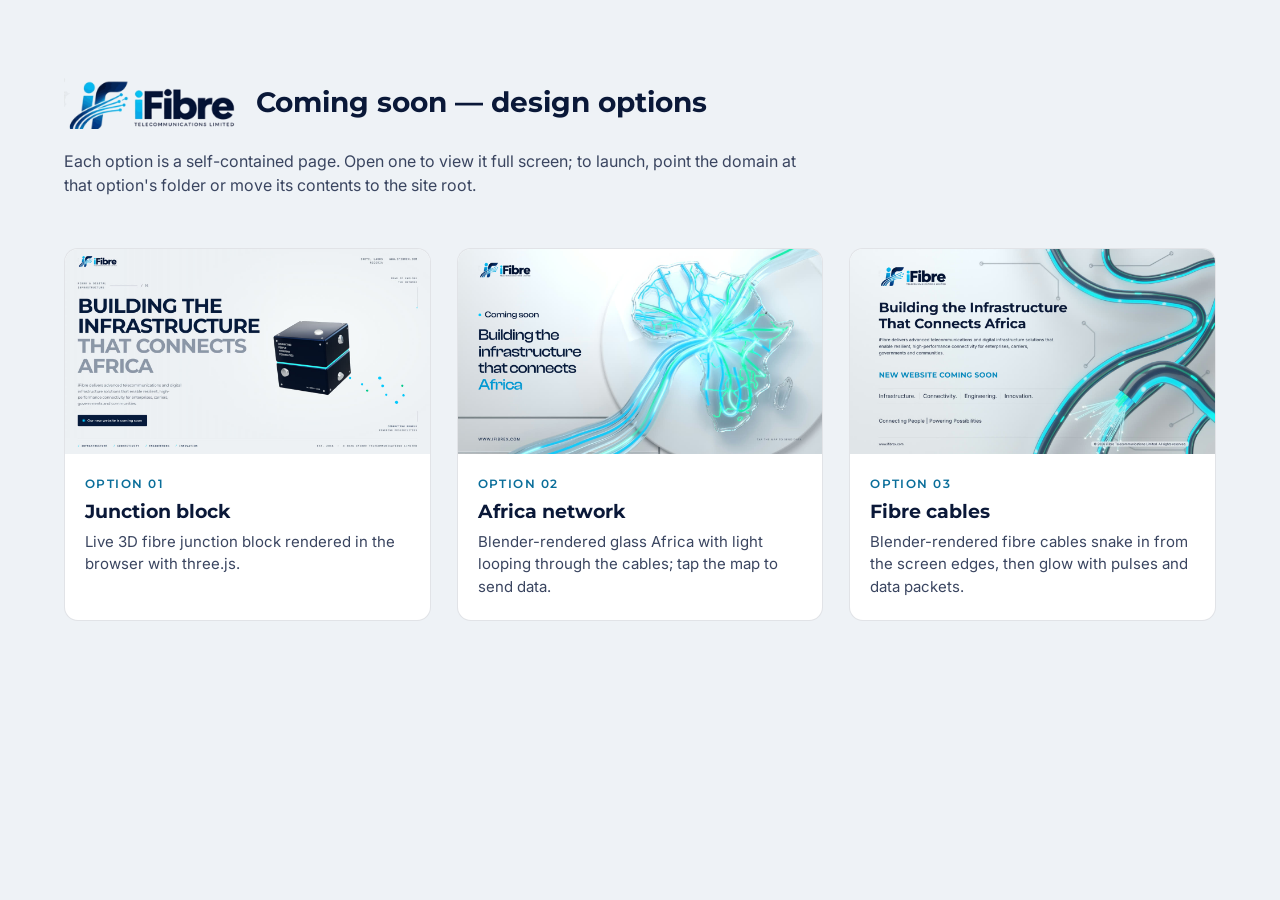
==== index.html @ 67fe5f26 "iFibre coming-soon site: three options and chooser Option 3: Blender-rendered fibre cables snake in " ====
<!doctype html>
<html lang="en">
<head>
<meta charset="utf-8">
<meta name="viewport" content="width=device-width, initial-scale=1">
<title>iFibre — Coming Soon Options</title>
<meta name="robots" content="noindex">
<link rel="icon" href="option-3/assets/ifibre-icon.png">
<link rel="preconnect" href="https://fonts.googleapis.com">
<link rel="preconnect" href="https://fonts.gstatic.com" crossorigin>
<link rel="stylesheet" href="https://fonts.googleapis.com/css2?family=Montserrat:wght@600;700&family=Inter:wght@400;500&display=swap">
<style>
  :root { --navy: #0A1838; --ink: #3A4560; --bg: #EEF2F6; --card: #fff; --line: rgba(10, 24, 56, .12); }
  * { box-sizing: border-box; margin: 0; }
  body { background: var(--bg); color: var(--navy); font-family: "Inter", "Helvetica Neue", Arial, sans-serif; -webkit-font-smoothing: antialiased; padding: clamp(28px, 6vw, 80px) clamp(16px, 5vw, 80px); }
  header { display: flex; align-items: center; gap: 20px; flex-wrap: wrap; margin-bottom: clamp(28px, 4vw, 52px); }
  header img { height: 52px; width: auto; }
  h1 { font: 700 clamp(22px, 2.2vw, 32px)/1.2 "Montserrat", sans-serif; }
  header p { color: var(--ink); width: 100%; max-width: 46em; line-height: 1.5; }
  .grid { display: grid; grid-template-columns: repeat(auto-fit, minmax(min(100%, 340px), 1fr)); gap: clamp(16px, 2vw, 28px); }
  a.card { display: block; background: var(--card); border: 1px solid var(--line); border-radius: 14px; overflow: hidden; color: inherit; text-decoration: none; transition: transform .25s ease, box-shadow .25s ease; }
  a.card:hover, a.card:focus-visible { transform: translateY(-3px); box-shadow: 0 14px 34px rgba(10, 24, 56, .12); }
  a.card:focus-visible { outline: 2px solid #0889BE; outline-offset: 3px; }
  .card img { display: block; width: 100%; aspect-ratio: 16 / 9; object-fit: cover; background: #dde3ea; }
  .card div { padding: 18px 20px 22px; }
  .card span { font: 600 12px/1 "Montserrat", sans-serif; letter-spacing: .12em; text-transform: uppercase; color: #0A6E9A; }
  .card h2 { font: 700 19px/1.3 "Montserrat", sans-serif; margin: 8px 0 6px; }
  .card p { color: var(--ink); font-size: 15px; line-height: 1.5; }
</style>
</head>
<body>
<header>
  <img src="option-3/assets/ifibre-logo.png" alt="iFibre Telecommunications Limited" width="900" height="272">
  <h1>Coming soon — design options</h1>
  <p>Each option is a self-contained page. Open one to view it full screen; to launch, point the domain at that option's folder or move its contents to the site root.</p>
</header>
<main class="grid">
  <a class="card" href="option-1/index.html">
    <img src="previews/option-1.jpg" alt="Option 1 preview" loading="lazy">
    <div><span>Option 01</span><h2>Junction block</h2><p>Live 3D fibre junction block rendered in the browser with three.js.</p></div>
  </a>
  <a class="card" href="option-2/index.html">
    <img src="previews/option-2.jpg" alt="Option 2 preview" loading="lazy">
    <div><span>Option 02</span><h2>Africa network</h2><p>Blender-rendered glass Africa with light looping through the cables; tap the map to send data.</p></div>
  </a>
  <a class="card" href="option-3/index.html">
    <img src="previews/option-3.jpg" alt="Option 3 preview" loading="lazy">
    <div><span>Option 03</span><h2>Fibre cables</h2><p>Blender-rendered fibre cables snake in from the screen edges, then glow with pulses and data packets.</p></div>
  </a>
</main>
</body>
</html>
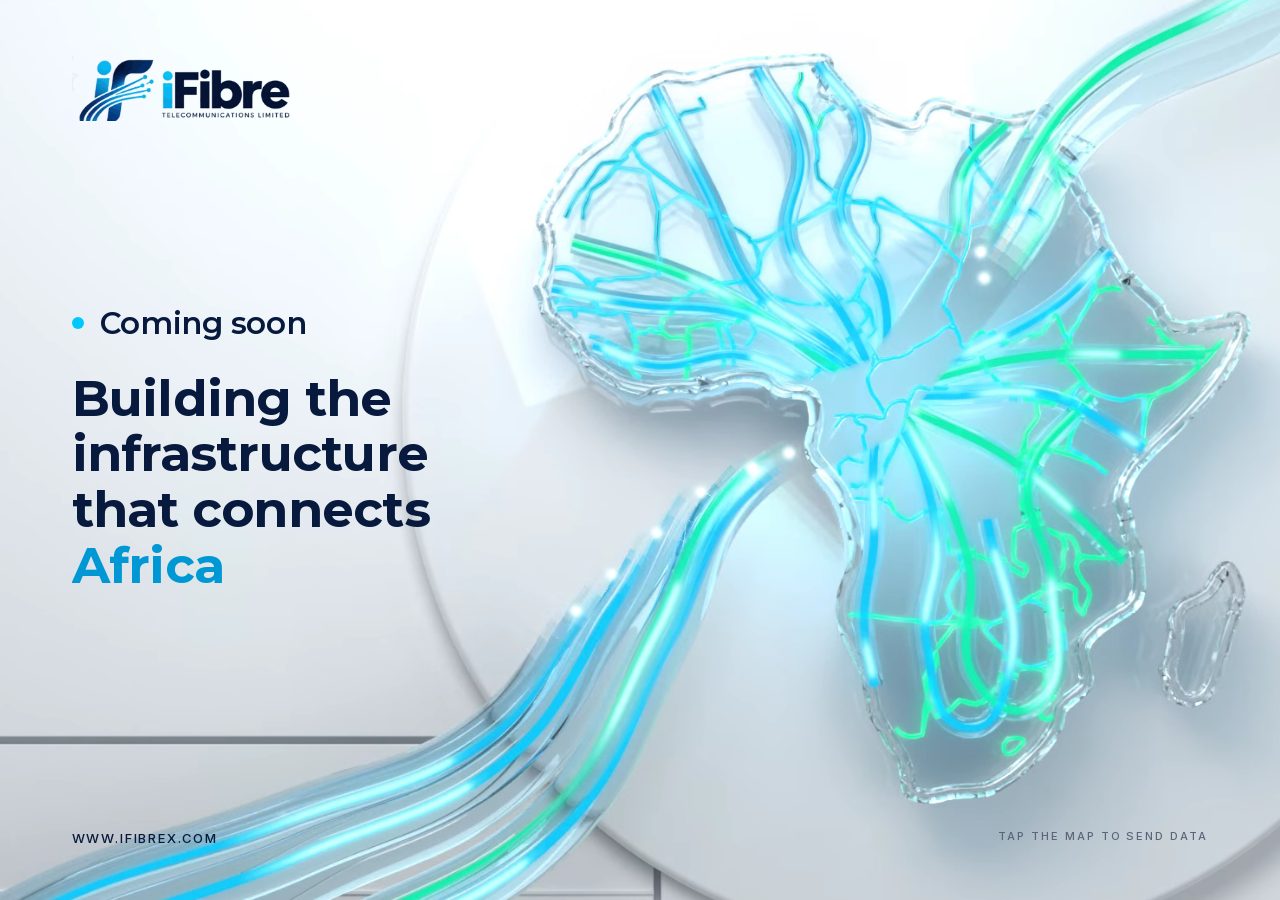
==== commit 039f6cca: "Production coming-soon page: option 2 at the root, others archived - Option 2 is now the site root; " ====
--- a/index.html
+++ b/index.html
@@ -3,50 +3,259 @@
 <head>
 <meta charset="utf-8">
 <meta name="viewport" content="width=device-width, initial-scale=1">
-<title>iFibre — Coming Soon Options</title>
-<meta name="robots" content="noindex">
-<link rel="icon" href="option-3/assets/ifibre-icon.png">
-<link rel="preconnect" href="https://fonts.googleapis.com">
-<link rel="preconnect" href="https://fonts.gstatic.com" crossorigin>
-<link rel="stylesheet" href="https://fonts.googleapis.com/css2?family=Montserrat:wght@600;700&family=Inter:wght@400;500&display=swap">
+<title>iFibre Telecommunications Limited — Coming Soon</title>
+<meta name="description" content="iFibre Telecommunications Limited is building the infrastructure that connects Africa. Our new website is coming soon.">
+<meta property="og:title" content="iFibre Telecommunications Limited">
+<meta property="og:description" content="Building the infrastructure that connects Africa. Coming soon.">
+<meta property="og:url" content="https://www.ifibrex.com">
+<meta property="og:image" content="https://www.ifibrex.com/media/og-image.jpg">
+<meta property="og:image:width" content="1200">
+<meta property="og:image:height" content="630">
+<meta property="og:type" content="website">
+<meta name="twitter:card" content="summary_large_image">
+<link rel="canonical" href="https://www.ifibrex.com/">
+<meta name="theme-color" content="#E9EEF3">
+<link rel="icon" type="image/png" href="assets/favicon.png">
+<link rel="apple-touch-icon" href="assets/apple-touch-icon.png">
+<link rel="preload" as="font" type="font/woff2" href="assets/fonts/montserrat-latin-600-700.woff2" crossorigin>
+<link rel="preload" as="image" href="media/intro-poster.webp" fetchpriority="high">
+<script type="application/ld+json">
+{"@context":"https://schema.org","@type":"Organization","name":"iFibre Telecommunications Limited","alternateName":["iFibre","ITL"],"url":"https://www.ifibrex.com","foundingDate":"2018","address":{"@type":"PostalAddress","addressLocality":"Ikoyi, Lagos","addressCountry":"NG"}}
+</script>
 <style>
-  :root { --navy: #0A1838; --ink: #3A4560; --bg: #EEF2F6; --card: #fff; --line: rgba(10, 24, 56, .12); }
+  @font-face { font-family: "Inter"; src: url("assets/fonts/inter-latin-400-500.woff2") format("woff2"); font-weight: 400 500; font-style: normal; font-display: swap; unicode-range: U+0000-00FF, U+0131, U+0152-0153, U+02BB-02BC, U+02C6, U+02DA, U+02DC, U+0304, U+0308, U+0329, U+2000-206F, U+20AC, U+2122, U+2191, U+2193, U+2212, U+2215, U+FEFF, U+FFFD; }
+  @font-face { font-family: "Montserrat"; src: url("assets/fonts/montserrat-latin-600-700.woff2") format("woff2"); font-weight: 600 700; font-style: normal; font-display: swap; unicode-range: U+0000-00FF, U+0131, U+0152-0153, U+02BB-02BC, U+02C6, U+02DA, U+02DC, U+0304, U+0308, U+0329, U+2000-206F, U+20AC, U+2122, U+2191, U+2193, U+2212, U+2215, U+FEFF, U+FFFD; }
+  :root {
+    --navy: #071A3D; --cyan: #00C8FF; --bg: #E9EEF3; --muted: #5B6578;
+    --display: "Montserrat", "Helvetica Neue", Arial, sans-serif;
+    --text: "Inter", "Helvetica Neue", Arial, sans-serif;
+    --pad: clamp(22px, 5.6vw, 110px);
+  }
   * { box-sizing: border-box; margin: 0; }
-  body { background: var(--bg); color: var(--navy); font-family: "Inter", "Helvetica Neue", Arial, sans-serif; -webkit-font-smoothing: antialiased; padding: clamp(28px, 6vw, 80px) clamp(16px, 5vw, 80px); }
-  header { display: flex; align-items: center; gap: 20px; flex-wrap: wrap; margin-bottom: clamp(28px, 4vw, 52px); }
-  header img { height: 52px; width: auto; }
-  h1 { font: 700 clamp(22px, 2.2vw, 32px)/1.2 "Montserrat", sans-serif; }
-  header p { color: var(--ink); width: 100%; max-width: 46em; line-height: 1.5; }
-  .grid { display: grid; grid-template-columns: repeat(auto-fit, minmax(min(100%, 340px), 1fr)); gap: clamp(16px, 2vw, 28px); }
-  a.card { display: block; background: var(--card); border: 1px solid var(--line); border-radius: 14px; overflow: hidden; color: inherit; text-decoration: none; transition: transform .25s ease, box-shadow .25s ease; }
-  a.card:hover, a.card:focus-visible { transform: translateY(-3px); box-shadow: 0 14px 34px rgba(10, 24, 56, .12); }
-  a.card:focus-visible { outline: 2px solid #0889BE; outline-offset: 3px; }
-  .card img { display: block; width: 100%; aspect-ratio: 16 / 9; object-fit: cover; background: #dde3ea; }
-  .card div { padding: 18px 20px 22px; }
-  .card span { font: 600 12px/1 "Montserrat", sans-serif; letter-spacing: .12em; text-transform: uppercase; color: #0A6E9A; }
-  .card h2 { font: 700 19px/1.3 "Montserrat", sans-serif; margin: 8px 0 6px; }
-  .card p { color: var(--ink); font-size: 15px; line-height: 1.5; }
+  html, body { height: 100%; }
+  body { background: var(--bg); color: var(--navy); font-family: var(--text); -webkit-font-smoothing: antialiased; overflow: hidden; }
+
+  /* The Blender render: a seamless 4-second loop of light flowing through the glass cables. */
+  .stage { position: fixed; inset: -2%; z-index: 0; transition: transform 1.4s cubic-bezier(.16,1,.3,1); will-change: transform; }
+  .stage video, .stage img, .stage canvas { position: absolute; inset: 0; width: 100%; height: 100%; object-fit: cover; object-position: 70% 50%; display: block; }
+  .stage canvas { cursor: default; }
+  .stage canvas.on-map { cursor: pointer; }
+  #hero { opacity: 0; }
+  #hero.on { opacity: 1; }
+  /* never show a native play button: if a video can't autoplay, the still image underneath stays */
+  video { pointer-events: none; }
+  video::-webkit-media-controls, video::-webkit-media-controls-start-playback-button, video::-webkit-media-controls-overlay-play-button { display: none !important; -webkit-appearance: none; }
+
+  .page { position: relative; z-index: 1; height: 100svh; display: flex; flex-direction: column; padding: clamp(28px, 6vh, 64px) var(--pad); pointer-events: none; }
+  .page a { pointer-events: auto; }
+  .logo img { height: clamp(44px, 5.2vw, 70px); width: auto; display: block; }
+  main { flex: 1; display: flex; flex-direction: column; align-items: flex-start; justify-content: center; max-width: 45vw; padding: 4vh 0; }
+  h1 { font-family: var(--display); font-weight: 700; font-size: clamp(34px, 3.9vw, 78px); line-height: 1.06; letter-spacing: -0.015em; }
+  h1 .accent { color: #0098D4; }
+  h1 .l { display: block; overflow: hidden; padding-bottom: .06em; }
+  h1 .l > span { display: block; }
+  .soon { margin-bottom: clamp(18px, 3.4vh, 38px); display: inline-flex; align-items: center; gap: 16px; font-family: var(--display); font-weight: 600; font-size: clamp(26px, 2.4vw, 44px); letter-spacing: -0.01em; }
+  .soon .dot { width: 12px; height: 12px; border-radius: 50%; background: var(--cyan); animation: ping 4s infinite; }
+  @keyframes ping { 0% { box-shadow: 0 0 0 0 rgba(0,200,255,.6); } 60%,100% { box-shadow: 0 0 0 14px rgba(0,200,255,0); } }
+  .talk { display: none; margin-top: 22px; font: 500 15px/1.4 var(--text); letter-spacing: .02em; color: var(--navy); }
+  footer { font-weight: 500; font-size: clamp(13px, 1vw, 17px); letter-spacing: .14em; text-transform: uppercase; }
+  footer a { color: inherit; text-decoration: none; }
+  .hint { position: fixed; z-index: 1; right: var(--pad); bottom: clamp(28px, 6vh, 64px); font: 500 11px/1.7 var(--text); letter-spacing: .18em; text-transform: uppercase; color: var(--muted); pointer-events: none; }
+
+  /* entrance */
+  /* entrance runs top to bottom: logo, label, headline lines, footer; each drops in from above */
+  .js h1 .l > span { transform: translateY(-108%); }
+  .js .fade { opacity: 0; transform: translateY(-14px); }
+  .ready h1 .l > span { transform: none; transition: transform 1.1s cubic-bezier(.16,1,.3,1) .45s; }
+  .ready h1 .l:nth-child(2) > span { transition-delay: .55s; }
+  .ready h1 .l:nth-child(3) > span { transition-delay: .65s; }
+  .ready h1 .l:nth-child(4) > span { transition-delay: .75s; }
+  .ready .fade { opacity: 1; transform: none; transition: opacity .9s ease var(--d, 0s), transform .9s cubic-bezier(.16,1,.3,1) var(--d, 0s); }
+
+  /* desktop: centre the headline block on the full page height, not the space left between logo and footer */
+  @media (min-width: 861px) {
+    main { position: absolute; left: var(--pad); top: 50%; transform: translateY(-50%); padding: 0; }
+    footer { margin-top: auto; }
+  }
+  @media (max-width: 860px) {
+    .stage { inset: 10svh -4% auto -4%; height: 60svh; }
+    .stage video, .stage img, .stage canvas { object-position: 74% 42%; }
+    .stage { -webkit-mask-image: linear-gradient(to bottom, transparent 0, #000 14%, #000 70%, transparent 100%); mask-image: linear-gradient(to bottom, transparent 0, #000 14%, #000 70%, transparent 100%); }
+    main { max-width: none; justify-content: flex-end; }
+    .hint { display: none; }
+  }
+  @media (prefers-reduced-motion: reduce) {
+    .js h1 .l > span, .js .fade { transform: none; opacity: 1; }
+    .soon .dot { animation: none; }
+    .stage { transition: none; }
+  }
 </style>
 </head>
 <body>
-<header>
-  <img src="option-3/assets/ifibre-logo.png" alt="iFibre Telecommunications Limited" width="900" height="272">
-  <h1>Coming soon — design options</h1>
-  <p>Each option is a self-contained page. Open one to view it full screen; to launch, point the domain at that option's folder or move its contents to the site root.</p>
-</header>
-<main class="grid">
-  <a class="card" href="option-1/index.html">
-    <img src="previews/option-1.jpg" alt="Option 1 preview" loading="lazy">
-    <div><span>Option 01</span><h2>Junction block</h2><p>Live 3D fibre junction block rendered in the browser with three.js.</p></div>
-  </a>
-  <a class="card" href="option-2/index.html">
-    <img src="previews/option-2.jpg" alt="Option 2 preview" loading="lazy">
-    <div><span>Option 02</span><h2>Africa network</h2><p>Blender-rendered glass Africa with light looping through the cables; tap the map to send data.</p></div>
-  </a>
-  <a class="card" href="option-3/index.html">
-    <img src="previews/option-3.jpg" alt="Option 3 preview" loading="lazy">
-    <div><span>Option 03</span><h2>Fibre cables</h2><p>Blender-rendered fibre cables snake in from the screen edges, then glow with pulses and data packets.</p></div>
-  </a>
-</main>
+<div class="stage" id="stage" aria-hidden="true">
+  <img src="media/hero-poster.webp" alt="" decoding="async">
+  <video id="intro" muted playsinline preload="auto" poster="media/intro-poster.webp">
+    <source src="media/intro.webm" type="video/webm">
+    <source src="media/intro.mp4" type="video/mp4">
+  </video>
+  <video id="hero" muted loop playsinline preload="auto" poster="media/hero-poster.webp">
+    <source src="media/hero-loop.webm" type="video/webm">
+    <source src="media/hero-loop.mp4" type="video/mp4">
+  </video>
+  <canvas id="fx"></canvas>
+</div>
+
+<div class="page">
+  <a class="logo fade" style="--d:.1s" href="index.html" aria-label="iFibre Telecommunications Limited"><img src="assets/ifibre-logo.png" alt="iFibre Telecommunications Limited" width="640" height="193"></a>
+  <main>
+    <p class="soon fade" style="--d:.28s"><span class="dot" aria-hidden="true"></span>Coming soon</p>
+    <h1>
+      <span class="l"><span>Building the</span></span>
+      <span class="l"><span>infrastructure</span></span>
+      <span class="l"><span>that connects</span></span>
+      <span class="l"><span class="accent">Africa</span></span>
+    </h1>
+    <a class="talk" id="talk" href="#"></a>
+  </main>
+  <footer class="fade" style="--d:1.05s"><a href="https://www.ifibrex.com">www.ifibrex.com</a></footer>
+</div>
+<div class="hint fade" style="--d:1.2s">Tap the map to send data</div>
+
+<script src="data/overlay.js"></script>
+<script>
+  // Contact line stays hidden until the client confirms an address.
+  const EMAIL = "";
+  if (EMAIL) { const a = document.getElementById("talk"); a.href = "mailto:" + EMAIL; a.textContent = EMAIL; a.style.display = "inline-block"; }
+  document.documentElement.classList.add("js");
+  requestAnimationFrame(() => requestAnimationFrame(() => document.documentElement.classList.add("ready")));
+
+  const still = matchMedia("(prefers-reduced-motion: reduce)").matches;
+  const intro = document.getElementById("intro"), video = document.getElementById("hero");
+  let live = null;   // resolves once the loop is on screen: the pulse overlay waits for the drawn cables
+  if (still) { intro.remove(); video.remove(); live = Promise.resolve(); }
+  else live = new Promise(go => {
+    const still = () => { intro.remove(); video.remove(); go(); };   // the image behind them shows the finished scene
+    // the loop's first frame follows the intro's last one (and its poster is the finished scene), so the hand-off is seamless
+    const toLoop = () => { if (!video.isConnected) return; intro.remove(); video.classList.add("on"); video.currentTime = 0; video.play().then(go, still); };
+    let started = false;
+    intro.addEventListener("playing", () => { started = true; }, { once: true });
+    intro.addEventListener("ended", toLoop);
+    intro.play().catch(still);    // autoplay blocked (e.g. battery saver): show the scene as is
+    setTimeout(() => { if (!started && intro.isConnected) toLoop(); }, 3000);   // slow connection: skip the intro
+  });
+
+  // ---- interactive layer: extra data pulses drawn over the render, along the same cable paths ----
+  const stage = document.getElementById("stage"), cv = document.getElementById("fx"), ctx = cv.getContext("2d");
+  const SRC_W = 1920, SRC_H = 1080; // render size; overlay.json is 0..1 of this frame
+  let data = null, view = { s: 1, x: 0, y: 0 }, dpr = 1;
+  const pulses = [], rings = [];
+  const COLORS = { c: [0, 200, 255], g: [0, 214, 140] };
+
+  function layout() {
+    dpr = Math.min(devicePixelRatio || 1, 2);
+    const W = cv.clientWidth, H = cv.clientHeight;
+    cv.width = W * dpr; cv.height = H * dpr;
+    const s = Math.max(W / SRC_W, H / SRC_H);                 // object-fit: cover
+    const pos = getComputedStyle(cv).objectPosition.split(" ").map(parseFloat);
+    view = { s, x: (W - SRC_W * s) * pos[0] / 100, y: (H - SRC_H * s) * pos[1] / 100 };
+  }
+  const toScreen = ([u, v]) => [view.x + u * SRC_W * view.s, view.y + v * SRC_H * view.s];
+
+  function prep(json) {
+    const paths = Object.entries(json.paths).map(([name, pts]) => {
+      if (name.startsWith("in_")) pts = pts.slice().reverse();        // every path runs outward from the hub
+      let len = 0; const cum = [0];
+      for (let i = 1; i < pts.length; i++) { len += Math.hypot(pts[i][0] - pts[i - 1][0], (pts[i][1] - pts[i - 1][1]) / 1.7778); cum.push(len); }
+      const green = /^(ne|w3|e1|loop_g|se)/.test(name) || /_1$/.test(name);
+      return { name, pts, cum, len, col: green ? COLORS.g : COLORS.c };
+    });
+    return { hub: json.hub, paths };
+  }
+  function at(p, t) { // point at fraction t along a path
+    const d = t * p.len; let i = 1;
+    while (i < p.cum.length - 1 && p.cum[i] < d) i++;
+    const k = (d - p.cum[i - 1]) / Math.max(p.cum[i] - p.cum[i - 1], 1e-6);
+    const a = p.pts[i - 1], b = p.pts[i];
+    return [a[0] + (b[0] - a[0]) * k, a[1] + (b[1] - a[1]) * k];
+  }
+  function send(path, delay = 0, power = 1) {
+    pulses.push({ path, t: -delay, speed: 0.55 + Math.random() * 0.25, power });
+  }
+  function burst() {
+    data.paths.forEach((p, i) => send(p, (i % 5) * 0.05, 1.15));
+    rings.push({ r: 0, a: 1 });
+  }
+  function nearest(mx, my) {
+    let best = null, bd = 1e9;
+    for (const p of data.paths) for (let i = 0; i < p.pts.length; i += 3) {
+      const [x, y] = toScreen(p.pts[i]); const d = Math.hypot(x - mx, y - my);
+      if (d < bd) { bd = d; best = p; }
+    }
+    return { path: best, dist: bd };
+  }
+
+  function glow(x, y, r, [R, G, B], a) {
+    const g = ctx.createRadialGradient(x, y, 0, x, y, r);
+    g.addColorStop(0, `rgba(255,255,255,${a})`);
+    g.addColorStop(0.18, `rgba(${R},${G},${B},${a * 0.9})`);
+    g.addColorStop(1, `rgba(${R},${G},${B},0)`);
+    ctx.fillStyle = g; ctx.beginPath(); ctx.arc(x, y, r, 0, Math.PI * 2); ctx.fill();
+  }
+
+  let last = performance.now();
+  function frame(now) {
+    const dt = Math.min((now - last) / 1000, 0.05); last = now;
+    ctx.setTransform(dpr, 0, 0, dpr, 0, 0);
+    ctx.clearRect(0, 0, cv.width, cv.height);
+    const scale = view.s * SRC_W / 1920;
+    for (let i = pulses.length - 1; i >= 0; i--) {
+      const q = pulses[i]; q.t += dt * q.speed * (0.9 / Math.max(q.path.len, 0.15));
+      if (q.t > 1) { pulses.splice(i, 1); continue; }
+      if (q.t < 0) continue;
+      const fade = Math.min(1, (1 - q.t) * 4) * q.power;
+      for (let k = 0; k < 6; k++) {                                // short comet tail
+        const tt = q.t - k * 0.012; if (tt < 0) break;
+        const [x, y] = toScreen(at(q.path, tt));
+        glow(x, y, (11 - k * 1.3) * scale, q.path.col, fade * (1 - k / 6) * 0.85);
+      }
+    }
+    if (data) {
+      const [hx, hy] = toScreen(data.hub);
+      for (let i = rings.length - 1; i >= 0; i--) {
+        const r = rings[i]; r.r += dt * 260 * scale; r.a -= dt * 0.9;
+        if (r.a <= 0) { rings.splice(i, 1); continue; }
+        ctx.strokeStyle = `rgba(0,200,255,${r.a * 0.6})`; ctx.lineWidth = 2 * scale;
+        ctx.beginPath(); ctx.arc(hx, hy, r.r, 0, Math.PI * 2); ctx.stroke();
+        glow(hx, hy, 60 * scale * r.a, [120, 230, 255], r.a * 0.7);
+      }
+    }
+    requestAnimationFrame(frame);
+  }
+
+  Promise.all([window.OVERLAY, live]).then(([json]) => { // a script, not fetch(), so it also works when the file is opened directly
+    data = prep(json); layout();
+    addEventListener("resize", layout);
+    if (still) return;
+    requestAnimationFrame(frame);
+
+    // a little idle traffic on top of the rendered loop
+    setInterval(() => { if (!document.hidden && pulses.length < 30) send(data.paths[Math.random() * data.paths.length | 0], 0, 0.7); }, 700);
+
+    let lastHover = 0;
+    addEventListener("pointermove", e => {
+      // slow parallax: the scene leans toward the pointer
+      const nx = e.clientX / innerWidth - 0.5, ny = e.clientY / innerHeight - 0.5;
+      stage.style.transform = `translate(${-nx * 14}px, ${-ny * 10}px) scale(1.012)`;
+      const n = nearest(e.clientX, e.clientY);
+      cv.classList.toggle("on-map", n.dist < 60);
+      if (n.dist < 40 && performance.now() - lastHover > 260) { send(n.path, 0, 1); lastHover = performance.now(); }
+    });
+    addEventListener("pointerdown", e => {
+      if (e.target.closest("a")) return;
+      const n = nearest(e.clientX, e.clientY);
+      if (n.dist < 120 || innerWidth < 860) burst();
+    });
+  });
+</script>
 </body>
 </html>
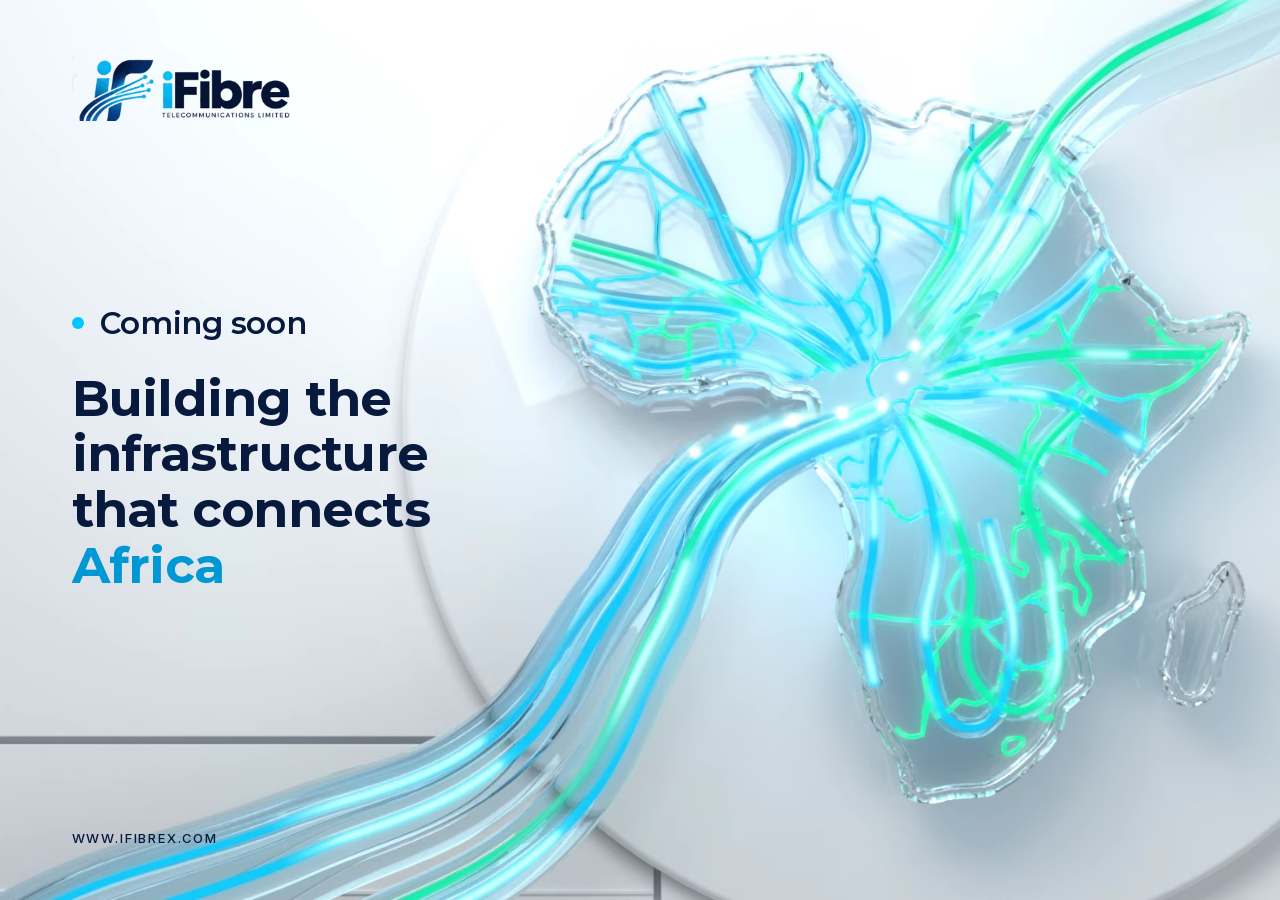
==== commit bbc118bd: "Remove the 'Tap the map to send data' hint The map stays interactive; the social card is regenerated" ====
--- a/index.html
+++ b/index.html
@@ -60,7 +60,6 @@
   .talk { display: none; margin-top: 22px; font: 500 15px/1.4 var(--text); letter-spacing: .02em; color: var(--navy); }
   footer { font-weight: 500; font-size: clamp(13px, 1vw, 17px); letter-spacing: .14em; text-transform: uppercase; }
   footer a { color: inherit; text-decoration: none; }
-  .hint { position: fixed; z-index: 1; right: var(--pad); bottom: clamp(28px, 6vh, 64px); font: 500 11px/1.7 var(--text); letter-spacing: .18em; text-transform: uppercase; color: var(--muted); pointer-events: none; }
 
   /* entrance */
   /* entrance runs top to bottom: logo, label, headline lines, footer; each drops in from above */
@@ -82,7 +81,6 @@
     .stage video, .stage img, .stage canvas { object-position: 74% 42%; }
     .stage { -webkit-mask-image: linear-gradient(to bottom, transparent 0, #000 14%, #000 70%, transparent 100%); mask-image: linear-gradient(to bottom, transparent 0, #000 14%, #000 70%, transparent 100%); }
     main { max-width: none; justify-content: flex-end; }
-    .hint { display: none; }
   }
   @media (prefers-reduced-motion: reduce) {
     .js h1 .l > span, .js .fade { transform: none; opacity: 1; }
@@ -119,7 +117,6 @@
   </main>
   <footer class="fade" style="--d:1.05s"><a href="https://www.ifibrex.com">www.ifibrex.com</a></footer>
 </div>
-<div class="hint fade" style="--d:1.2s">Tap the map to send data</div>
 
 <script src="data/overlay.js"></script>
 <script>
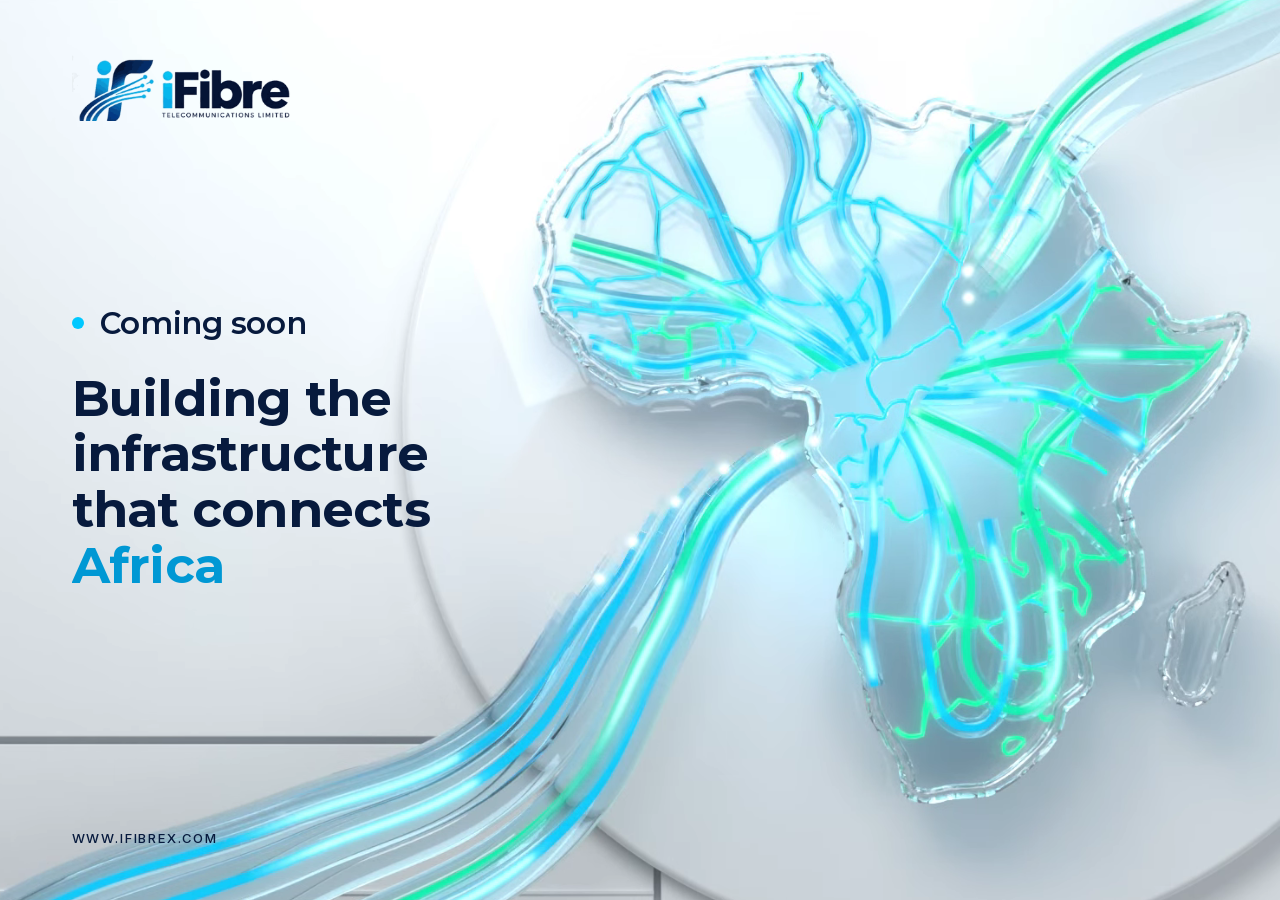
==== commit fbf239f9: "Hold the map still: remove the pointer parallax The hero no longer slides or scales toward the point" ====
--- a/index.html
+++ b/index.html
@@ -3,9 +3,9 @@
 <head>
 <meta charset="utf-8">
 <meta name="viewport" content="width=device-width, initial-scale=1">
-<title>iFibre Telecommunications Limited — Coming Soon</title>
-<meta name="description" content="iFibre Telecommunications Limited is building the infrastructure that connects Africa. Our new website is coming soon.">
-<meta property="og:title" content="iFibre Telecommunications Limited">
+<title>iFibreX Telecommunications Limited — Coming Soon</title>
+<meta name="description" content="iFibreX Telecommunications Limited is building the infrastructure that connects Africa. Our new website is coming soon.">
+<meta property="og:title" content="iFibreX Telecommunications Limited">
 <meta property="og:description" content="Building the infrastructure that connects Africa. Coming soon.">
 <meta property="og:url" content="https://www.ifibrex.com">
 <meta property="og:image" content="https://www.ifibrex.com/media/og-image.jpg">
@@ -20,7 +20,7 @@
 <link rel="preload" as="font" type="font/woff2" href="assets/fonts/montserrat-latin-600-700.woff2" crossorigin>
 <link rel="preload" as="image" href="media/intro-poster.webp" fetchpriority="high">
 <script type="application/ld+json">
-{"@context":"https://schema.org","@type":"Organization","name":"iFibre Telecommunications Limited","alternateName":["iFibre","ITL"],"url":"https://www.ifibrex.com","foundingDate":"2018","address":{"@type":"PostalAddress","addressLocality":"Ikoyi, Lagos","addressCountry":"NG"}}
+{"@context":"https://schema.org","@type":"Organization","name":"iFibreX Telecommunications Limited","alternateName":["iFibreX","ITL"],"url":"https://www.ifibrex.com","foundingDate":"2018","address":{"@type":"PostalAddress","addressLocality":"Ikoyi, Lagos","addressCountry":"NG"}}
 </script>
 <style>
   @font-face { font-family: "Inter"; src: url("assets/fonts/inter-latin-400-500.woff2") format("woff2"); font-weight: 400 500; font-style: normal; font-display: swap; unicode-range: U+0000-00FF, U+0131, U+0152-0153, U+02BB-02BC, U+02C6, U+02DA, U+02DC, U+0304, U+0308, U+0329, U+2000-206F, U+20AC, U+2122, U+2191, U+2193, U+2212, U+2215, U+FEFF, U+FFFD; }
@@ -36,7 +36,7 @@
   body { background: var(--bg); color: var(--navy); font-family: var(--text); -webkit-font-smoothing: antialiased; overflow: hidden; }
 
   /* The Blender render: a seamless 4-second loop of light flowing through the glass cables. */
-  .stage { position: fixed; inset: -2%; z-index: 0; transition: transform 1.4s cubic-bezier(.16,1,.3,1); will-change: transform; }
+  .stage { position: fixed; inset: -2%; z-index: 0; }
   .stage video, .stage img, .stage canvas { position: absolute; inset: 0; width: 100%; height: 100%; object-fit: cover; object-position: 70% 50%; display: block; }
   .stage canvas { cursor: default; }
   .stage canvas.on-map { cursor: pointer; }
@@ -85,7 +85,6 @@
   @media (prefers-reduced-motion: reduce) {
     .js h1 .l > span, .js .fade { transform: none; opacity: 1; }
     .soon .dot { animation: none; }
-    .stage { transition: none; }
   }
 </style>
 </head>
@@ -104,7 +103,7 @@
 </div>
 
 <div class="page">
-  <a class="logo fade" style="--d:.1s" href="index.html" aria-label="iFibre Telecommunications Limited"><img src="assets/ifibre-logo.png" alt="iFibre Telecommunications Limited" width="640" height="193"></a>
+  <a class="logo fade" style="--d:.1s" href="index.html" aria-label="iFibreX Telecommunications Limited"><img src="assets/ifibre-logo.png" alt="iFibreX Telecommunications Limited" width="640" height="193"></a>
   <main>
     <p class="soon fade" style="--d:.28s"><span class="dot" aria-hidden="true"></span>Coming soon</p>
     <h1>
@@ -142,7 +141,7 @@
   });
 
   // ---- interactive layer: extra data pulses drawn over the render, along the same cable paths ----
-  const stage = document.getElementById("stage"), cv = document.getElementById("fx"), ctx = cv.getContext("2d");
+  const cv = document.getElementById("fx"), ctx = cv.getContext("2d");
   const SRC_W = 1920, SRC_H = 1080; // render size; overlay.json is 0..1 of this frame
   let data = null, view = { s: 1, x: 0, y: 0 }, dpr = 1;
   const pulses = [], rings = [];
@@ -240,9 +239,6 @@
 
     let lastHover = 0;
     addEventListener("pointermove", e => {
-      // slow parallax: the scene leans toward the pointer
-      const nx = e.clientX / innerWidth - 0.5, ny = e.clientY / innerHeight - 0.5;
-      stage.style.transform = `translate(${-nx * 14}px, ${-ny * 10}px) scale(1.012)`;
       const n = nearest(e.clientX, e.clientY);
       cv.classList.toggle("on-map", n.dist < 60);
       if (n.dist < 40 && performance.now() - lastHover > 260) { send(n.path, 0, 1); lastHover = performance.now(); }
